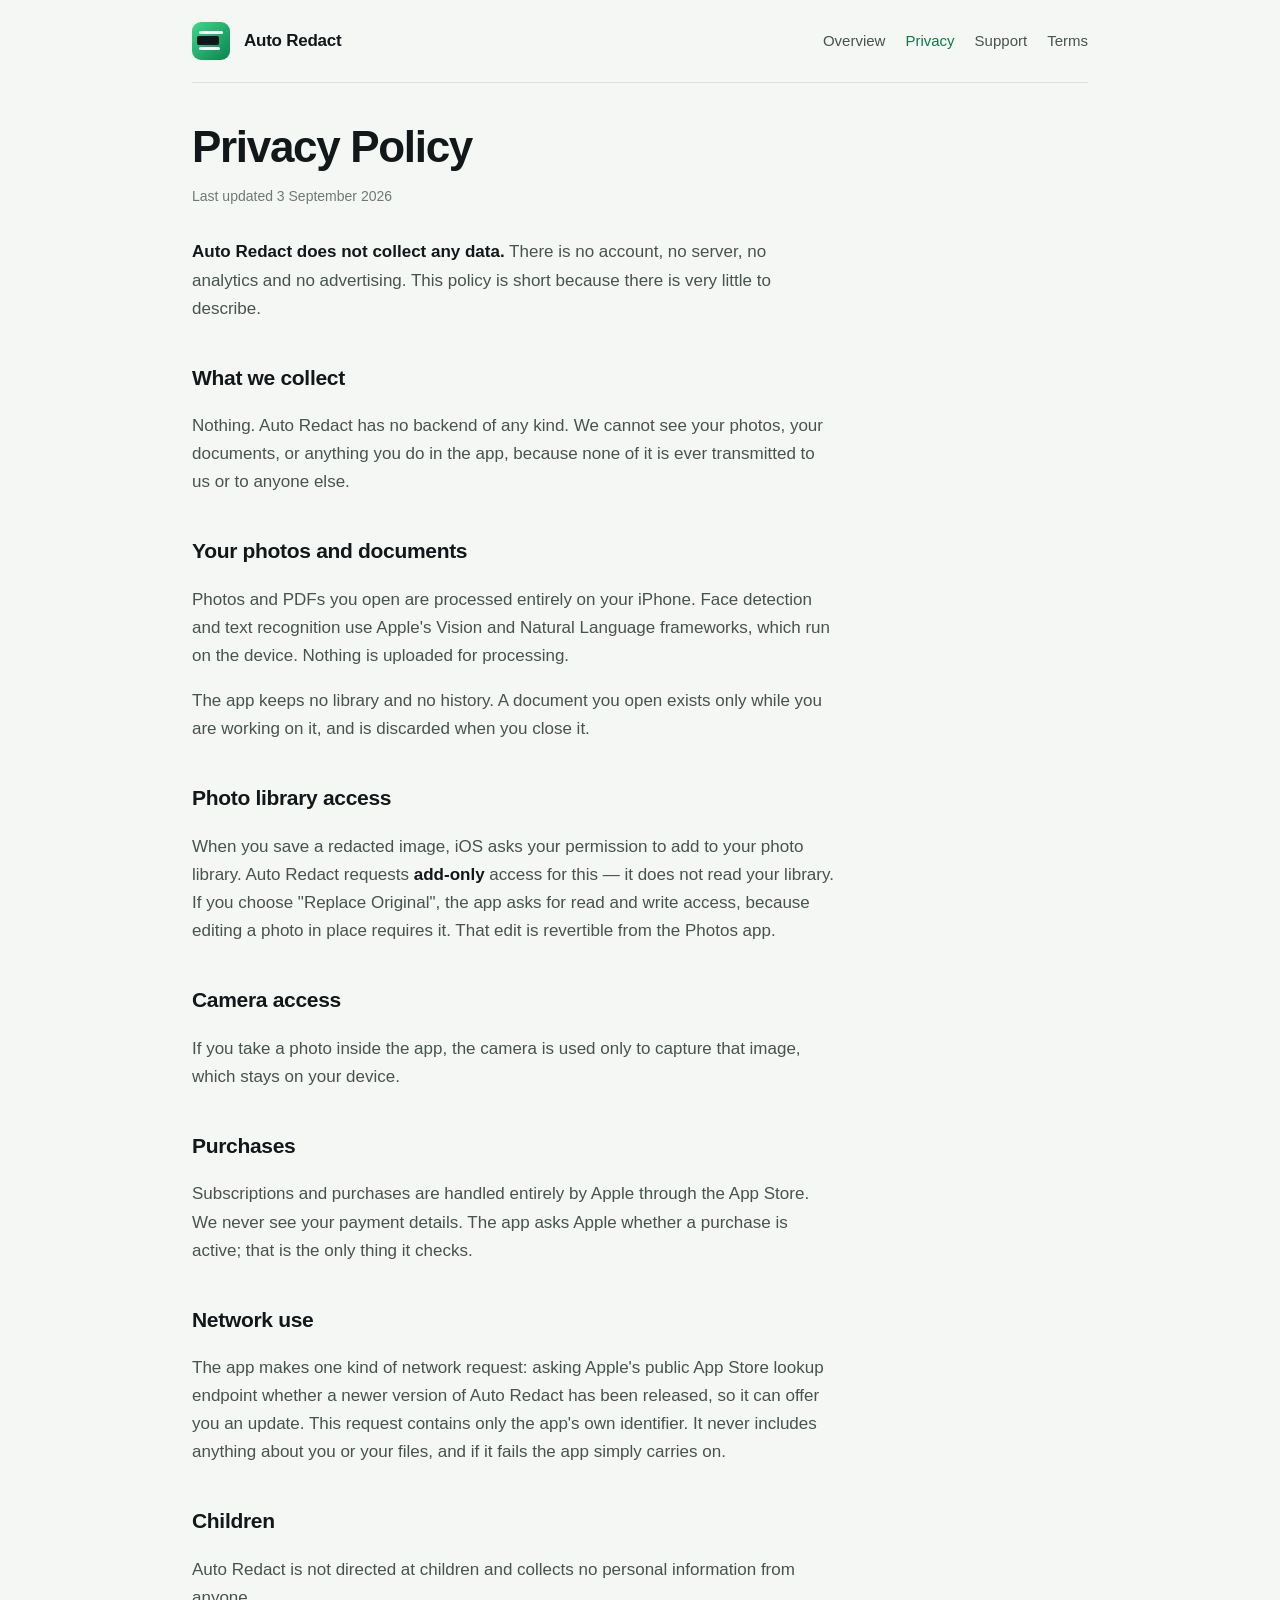
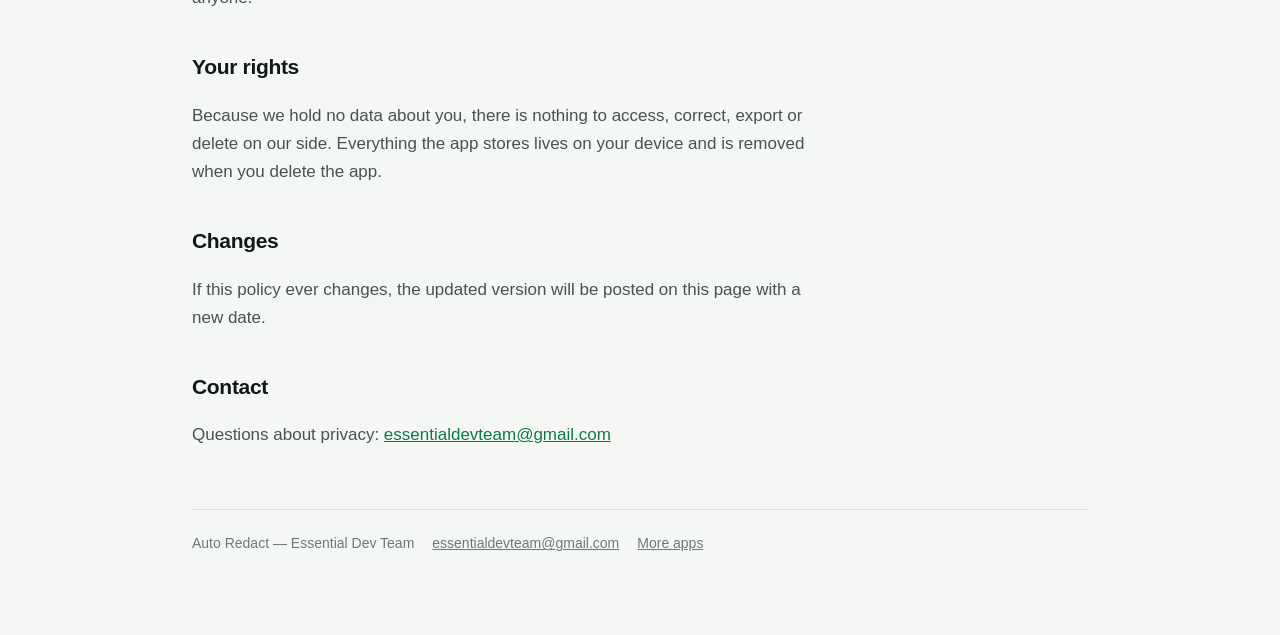
==== privacy.html @ 412e77c4 "Auto Redact website: overview, privacy policy, support and EULA" ====
<!doctype html>
<html lang="en">
<head>
<meta charset="utf-8">
<meta name="viewport" content="width=device-width, initial-scale=1">
<title>Privacy Policy — Auto Redact</title>
<meta name="description" content="Auto Redact collects no data. Everything happens on your device.">
<link rel="stylesheet" href="style.css">
</head>
<body>
<div class="wrap">
<header class="site">
  <div class="mark" aria-hidden="true"><i></i><i></i><i></i><b></b></div>
  <div class="name">Auto Redact</div>
  <nav>
    <a href="index.html">Overview</a>
    <a href="privacy.html" aria-current="page">Privacy</a>
    <a href="support.html">Support</a>
    <a href="terms.html">Terms</a>
  </nav>
</header>
<main class="prose">
  <h1>Privacy Policy</h1>
  <p class="updated">Last updated 3 September 2026</p>

  <p><strong>Auto Redact does not collect any data.</strong> There is no account, no server, no analytics
    and no advertising. This policy is short because there is very little to describe.</p>

  <h2>What we collect</h2>
  <p>Nothing. Auto Redact has no backend of any kind. We cannot see your photos, your documents, or
    anything you do in the app, because none of it is ever transmitted to us or to anyone else.</p>

  <h2>Your photos and documents</h2>
  <p>Photos and PDFs you open are processed entirely on your iPhone. Face detection and text recognition
    use Apple's Vision and Natural Language frameworks, which run on the device. Nothing is uploaded for
    processing.</p>
  <p>The app keeps no library and no history. A document you open exists only while you are working on it,
    and is discarded when you close it.</p>

  <h2>Photo library access</h2>
  <p>When you save a redacted image, iOS asks your permission to add to your photo library. Auto Redact
    requests <strong>add-only</strong> access for this — it does not read your library. If you choose
    "Replace Original", the app asks for read and write access, because editing a photo in place requires
    it. That edit is revertible from the Photos app.</p>

  <h2>Camera access</h2>
  <p>If you take a photo inside the app, the camera is used only to capture that image, which stays on
    your device.</p>

  <h2>Purchases</h2>
  <p>Subscriptions and purchases are handled entirely by Apple through the App Store. We never see your
    payment details. The app asks Apple whether a purchase is active; that is the only thing it checks.</p>

  <h2>Network use</h2>
  <p>The app makes one kind of network request: asking Apple's public App Store lookup endpoint whether a
    newer version of Auto Redact has been released, so it can offer you an update. This request contains
    only the app's own identifier. It never includes anything about you or your files, and if it fails the
    app simply carries on.</p>

  <h2>Children</h2>
  <p>Auto Redact is not directed at children and collects no personal information from anyone.</p>

  <h2>Your rights</h2>
  <p>Because we hold no data about you, there is nothing to access, correct, export or delete on our side.
    Everything the app stores lives on your device and is removed when you delete the app.</p>

  <h2>Changes</h2>
  <p>If this policy ever changes, the updated version will be posted on this page with a new date.</p>

  <h2>Contact</h2>
  <p>Questions about privacy: <a href="mailto:essentialdevteam@gmail.com">essentialdevteam@gmail.com</a></p>
</main>
<footer class="site">
  <span>Auto Redact — Essential Dev Team</span>
  <a href="mailto:essentialdevteam@gmail.com">essentialdevteam@gmail.com</a>
  <a href="https://apps.apple.com/us/developer/dumitru-bumbu/id1868107712">More apps</a>
</footer>
</div>
</body>
</html>
---- style.css ----
:root {
  --ink: #12181a;
  --ink-2: #46534e;
  --muted: #6d7a74;
  --paper: #f5f7f5;
  --surface: #ffffff;
  --line: #dde3df;
  --accent: #0e7a49;
  --accent-soft: #e3f2ea;
  --max: 68ch;
}

@media (prefers-color-scheme: dark) {
  :root {
    --ink: #e8ece9;
    --ink-2: #b2bdb8;
    --muted: #8a9791;
    --paper: #0f1413;
    --surface: #161d1a;
    --line: #29332f;
    --accent: #45d18c;
    --accent-soft: #14291f;
  }
}

* { box-sizing: border-box; }

body {
  margin: 0;
  background: var(--paper);
  color: var(--ink);
  font: 17px/1.65 -apple-system, BlinkMacSystemFont, "Segoe UI", Roboto, Helvetica, Arial, sans-serif;
  -webkit-font-smoothing: antialiased;
}

.wrap { max-width: 940px; margin: 0 auto; padding: 0 22px 80px; }
.prose { max-width: var(--max); }

header.site {
  display: flex;
  align-items: center;
  gap: 14px;
  flex-wrap: wrap;
  padding: 22px 0;
  border-bottom: 1px solid var(--line);
  margin-bottom: 40px;
}

.mark {
  width: 38px; height: 38px; border-radius: 9px; flex: none;
  background: linear-gradient(135deg, #3ed98a, #0b8350);
  position: relative; overflow: hidden;
}
.mark i { position: absolute; left: 7px; height: 3px; border-radius: 2px; background: rgba(255,255,255,.95); }
.mark i:nth-child(1) { top: 9px;  width: 24px; }
.mark i:nth-child(2) { top: 17px; width: 18px; }
.mark i:nth-child(3) { top: 25px; width: 21px; }
.mark b { position: absolute; left: 5px; top: 14px; width: 22px; height: 9px; border-radius: 2px; background: #10161a; }

header.site .name { font-weight: 700; letter-spacing: -.015em; font-size: 17px; }
header.site nav { margin-left: auto; display: flex; gap: 20px; flex-wrap: wrap; }
header.site nav a { color: var(--ink-2); text-decoration: none; font-size: 15px; }
header.site nav a:hover, header.site nav a[aria-current] { color: var(--accent); }

h1 { font-size: clamp(30px, 5vw, 44px); line-height: 1.1; letter-spacing: -.03em; margin: 0 0 14px; }
h2 { font-size: 21px; letter-spacing: -.015em; margin: 38px 0 10px; }
h3 { font-size: 17px; margin: 26px 0 6px; }
p, li { color: var(--ink-2); }
.lede { font-size: 20px; color: var(--ink-2); margin: 0 0 30px; }
a { color: var(--accent); }
ul { padding-left: 20px; }
li { margin-bottom: 7px; }
strong { color: var(--ink); }

.card {
  background: var(--surface);
  border: 1px solid var(--line);
  border-radius: 14px;
  padding: 20px 22px;
  margin: 0 0 16px;
}
.card h3 { margin-top: 0; }
.card p:last-child { margin-bottom: 0; }

.grid { display: grid; gap: 14px; grid-template-columns: repeat(auto-fit, minmax(250px, 1fr)); margin: 26px 0 8px; }

.pill {
  display: inline-block; font-size: 12px; font-weight: 700; letter-spacing: .08em;
  text-transform: uppercase; color: var(--accent); background: var(--accent-soft);
  padding: 5px 11px; border-radius: 999px; margin-bottom: 18px;
}

.updated { font-size: 14px; color: var(--muted); margin-bottom: 30px; }

table { border-collapse: collapse; width: 100%; font-size: 15px; margin: 14px 0 22px; }
th, td { text-align: left; padding: 9px 14px 9px 0; border-bottom: 1px solid var(--line); vertical-align: top; }
th { font-size: 13px; text-transform: uppercase; letter-spacing: .05em; color: var(--muted); }

footer.site {
  border-top: 1px solid var(--line);
  margin-top: 60px; padding-top: 22px;
  font-size: 14px; color: var(--muted);
  display: flex; gap: 18px; flex-wrap: wrap;
}
footer.site a { color: var(--muted); }
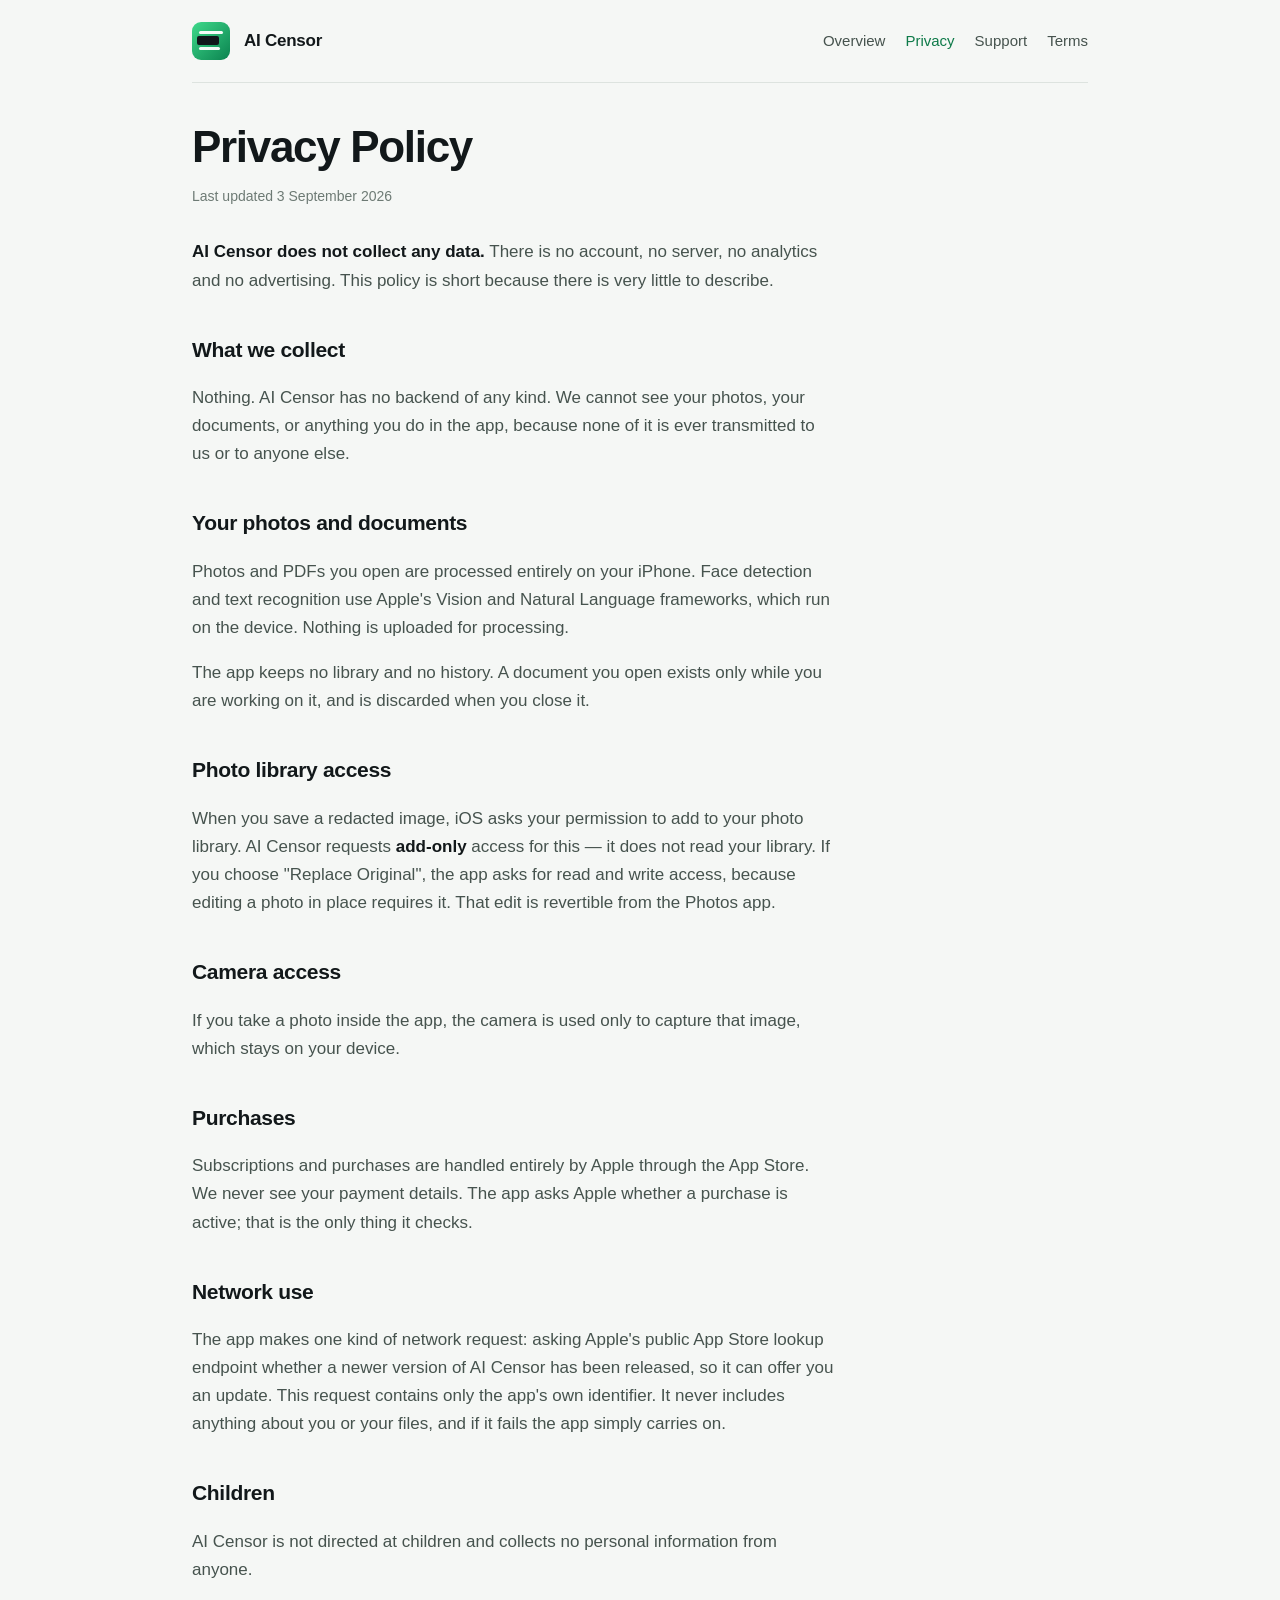
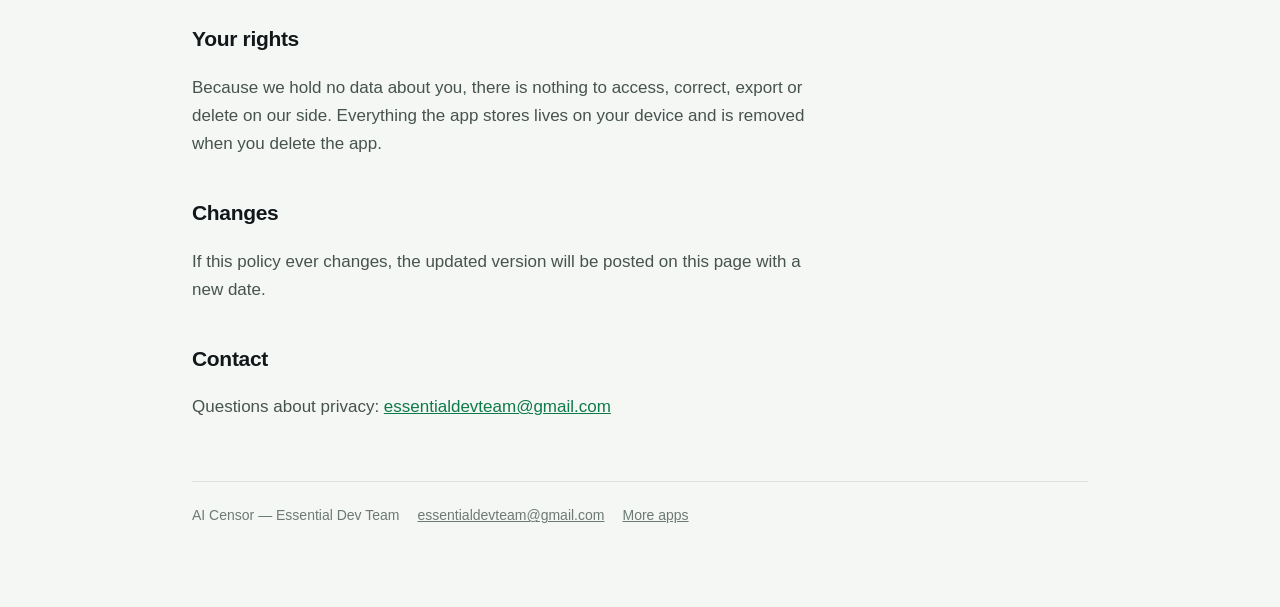
==== commit 060b4ab1: "Rename to AI Censor" ====
--- a/privacy.html
+++ b/privacy.html
@@ -3,15 +3,15 @@
 <head>
 <meta charset="utf-8">
 <meta name="viewport" content="width=device-width, initial-scale=1">
-<title>Privacy Policy — Auto Redact</title>
-<meta name="description" content="Auto Redact collects no data. Everything happens on your device.">
+<title>Privacy Policy — AI Censor</title>
+<meta name="description" content="AI Censor collects no data. Everything happens on your device.">
 <link rel="stylesheet" href="style.css">
 </head>
 <body>
 <div class="wrap">
 <header class="site">
   <div class="mark" aria-hidden="true"><i></i><i></i><i></i><b></b></div>
-  <div class="name">Auto Redact</div>
+  <div class="name">AI Censor</div>
   <nav>
     <a href="index.html">Overview</a>
     <a href="privacy.html" aria-current="page">Privacy</a>
@@ -23,11 +23,11 @@
   <h1>Privacy Policy</h1>
   <p class="updated">Last updated 3 September 2026</p>
 
-  <p><strong>Auto Redact does not collect any data.</strong> There is no account, no server, no analytics
+  <p><strong>AI Censor does not collect any data.</strong> There is no account, no server, no analytics
     and no advertising. This policy is short because there is very little to describe.</p>
 
   <h2>What we collect</h2>
-  <p>Nothing. Auto Redact has no backend of any kind. We cannot see your photos, your documents, or
+  <p>Nothing. AI Censor has no backend of any kind. We cannot see your photos, your documents, or
     anything you do in the app, because none of it is ever transmitted to us or to anyone else.</p>
 
   <h2>Your photos and documents</h2>
@@ -38,7 +38,7 @@
     and is discarded when you close it.</p>
 
   <h2>Photo library access</h2>
-  <p>When you save a redacted image, iOS asks your permission to add to your photo library. Auto Redact
+  <p>When you save a redacted image, iOS asks your permission to add to your photo library. AI Censor
     requests <strong>add-only</strong> access for this — it does not read your library. If you choose
     "Replace Original", the app asks for read and write access, because editing a photo in place requires
     it. That edit is revertible from the Photos app.</p>
@@ -53,12 +53,12 @@
 
   <h2>Network use</h2>
   <p>The app makes one kind of network request: asking Apple's public App Store lookup endpoint whether a
-    newer version of Auto Redact has been released, so it can offer you an update. This request contains
+    newer version of AI Censor has been released, so it can offer you an update. This request contains
     only the app's own identifier. It never includes anything about you or your files, and if it fails the
     app simply carries on.</p>
 
   <h2>Children</h2>
-  <p>Auto Redact is not directed at children and collects no personal information from anyone.</p>
+  <p>AI Censor is not directed at children and collects no personal information from anyone.</p>
 
   <h2>Your rights</h2>
   <p>Because we hold no data about you, there is nothing to access, correct, export or delete on our side.
@@ -71,7 +71,7 @@
   <p>Questions about privacy: <a href="mailto:essentialdevteam@gmail.com">essentialdevteam@gmail.com</a></p>
 </main>
 <footer class="site">
-  <span>Auto Redact — Essential Dev Team</span>
+  <span>AI Censor — Essential Dev Team</span>
   <a href="mailto:essentialdevteam@gmail.com">essentialdevteam@gmail.com</a>
   <a href="https://apps.apple.com/us/developer/dumitru-bumbu/id1868107712">More apps</a>
 </footer>
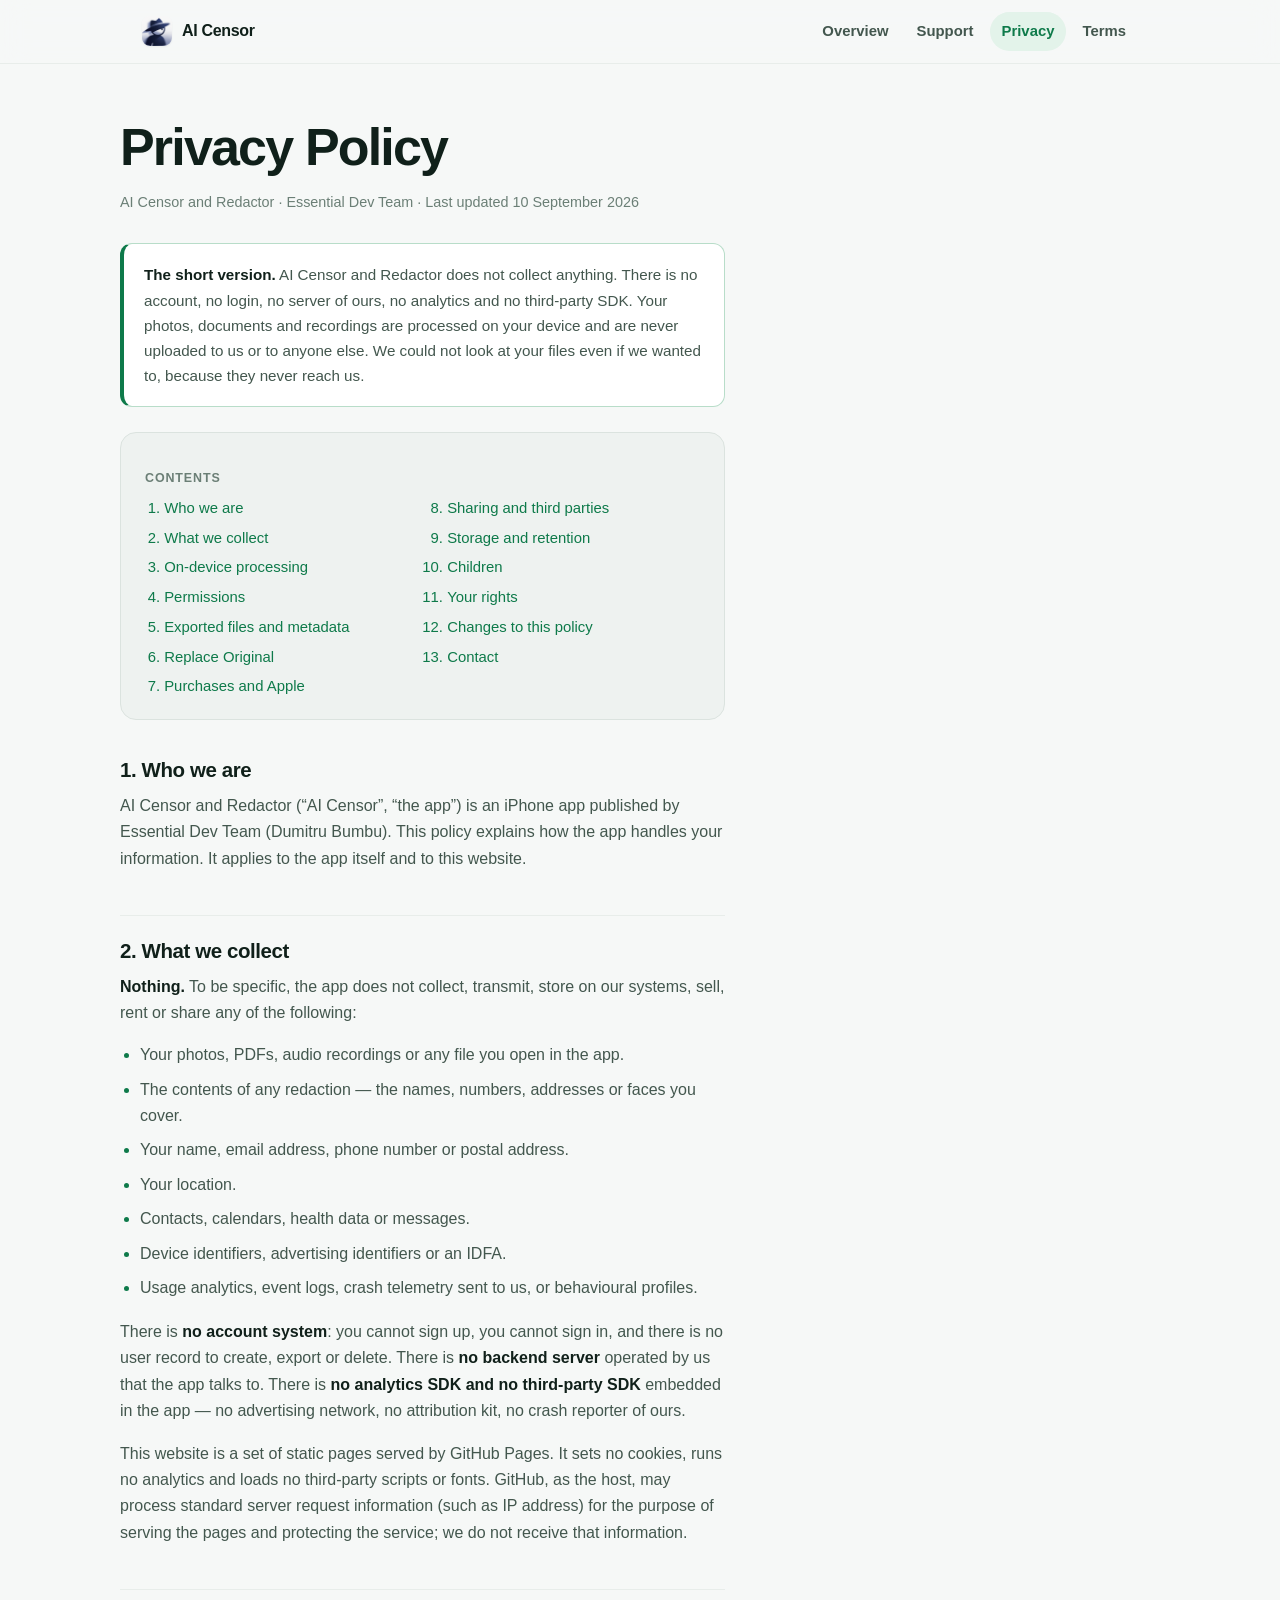
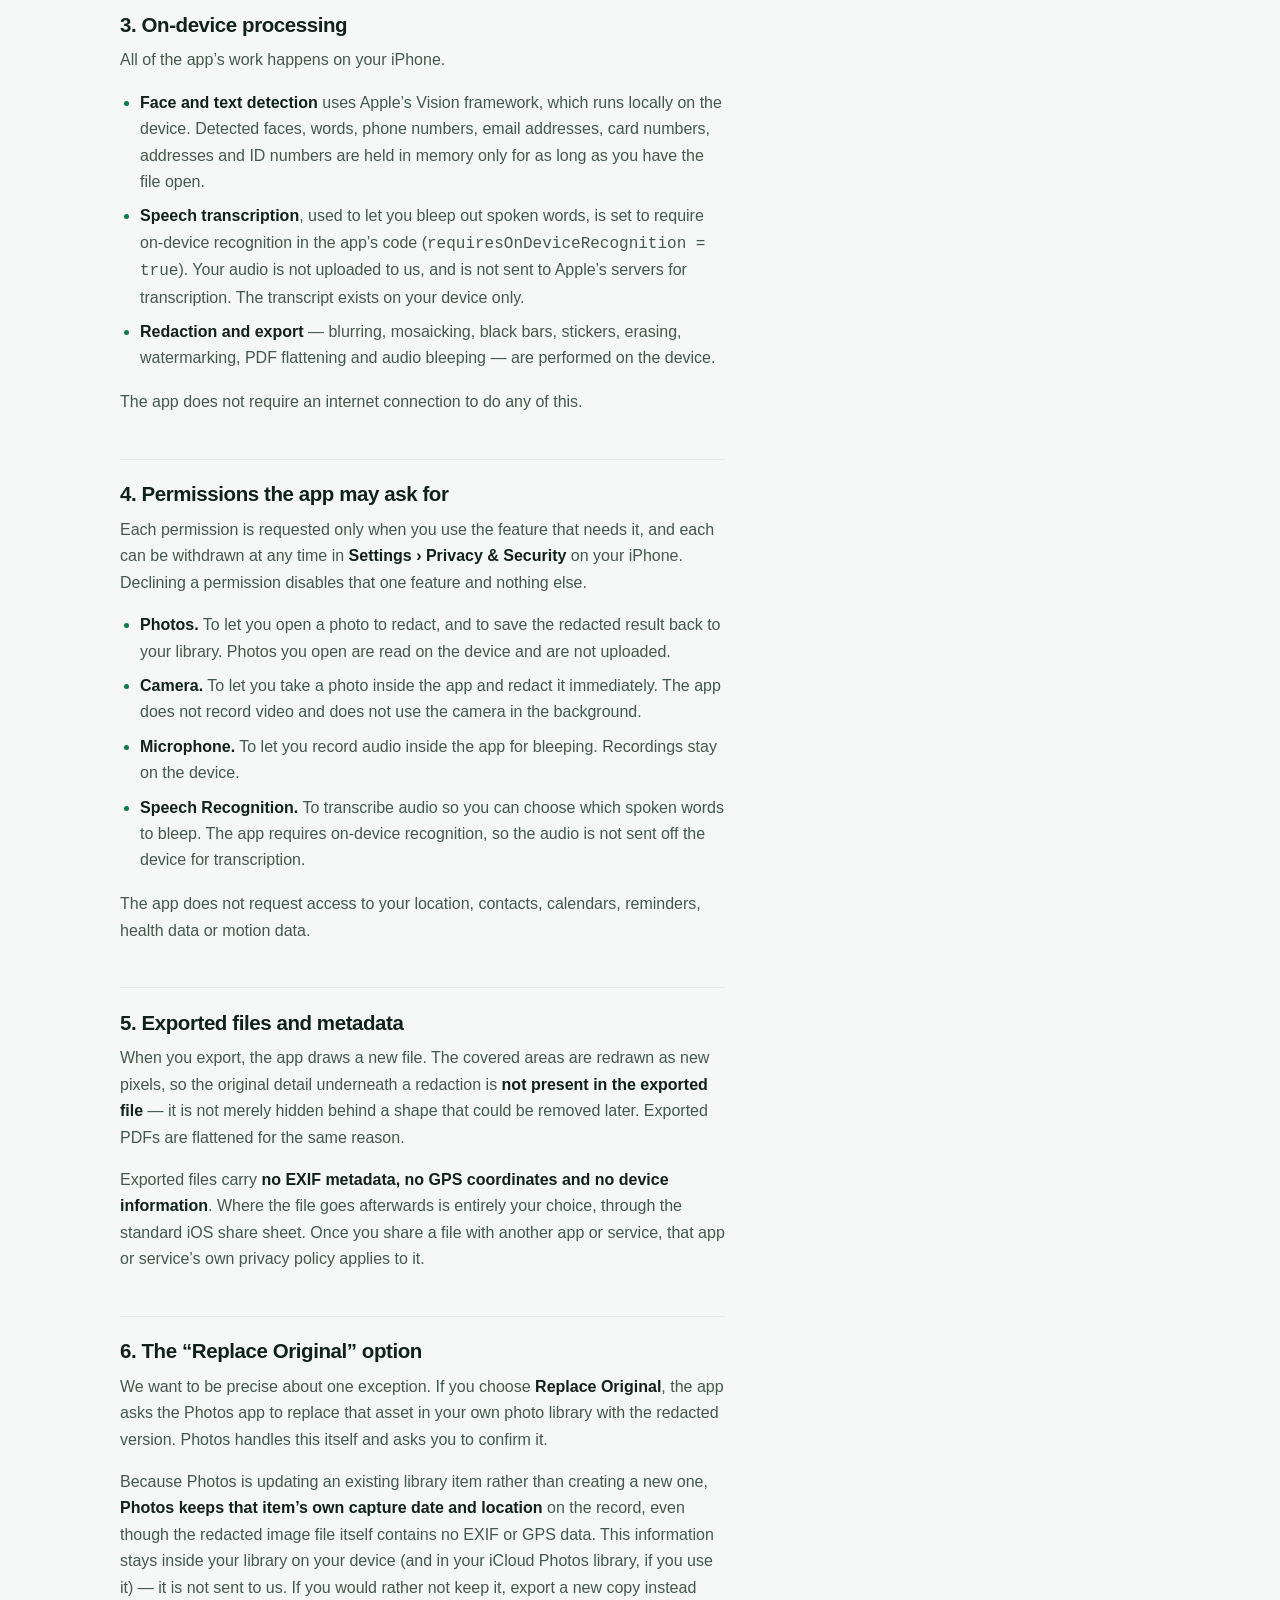
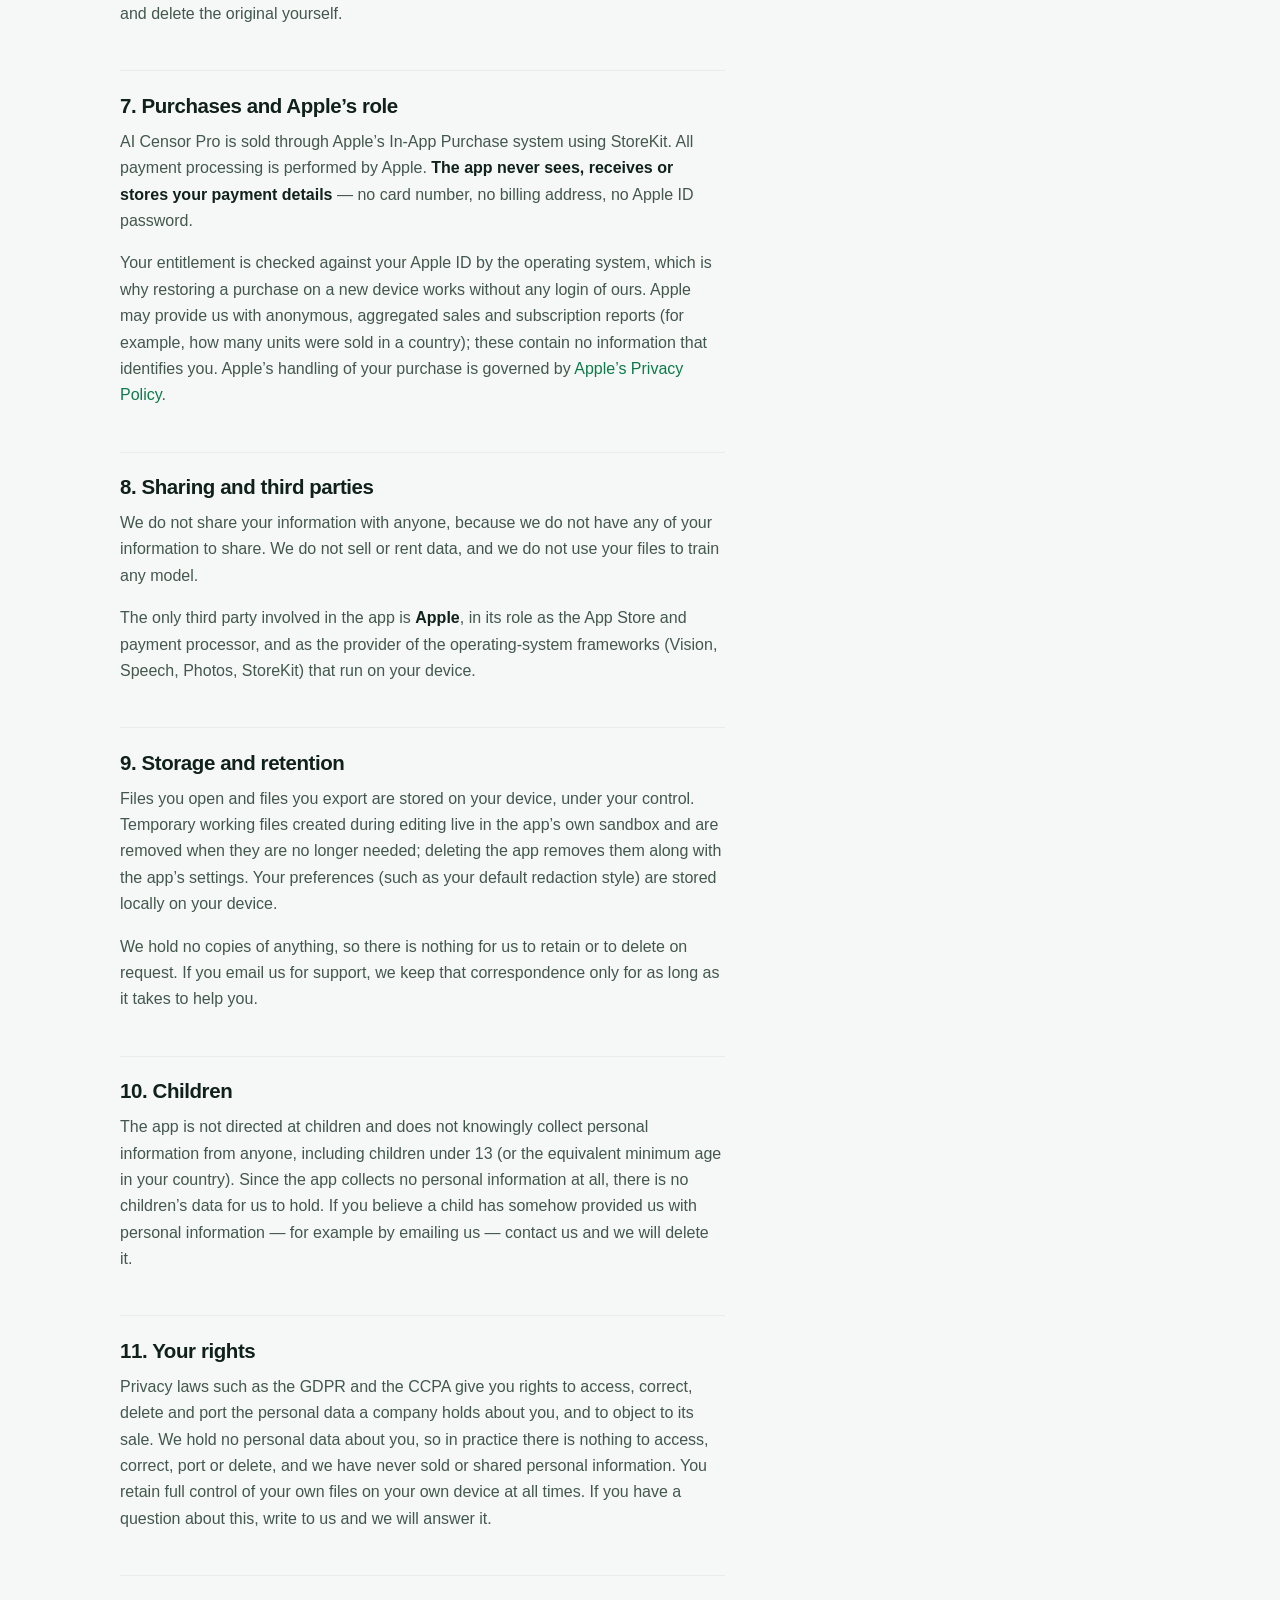
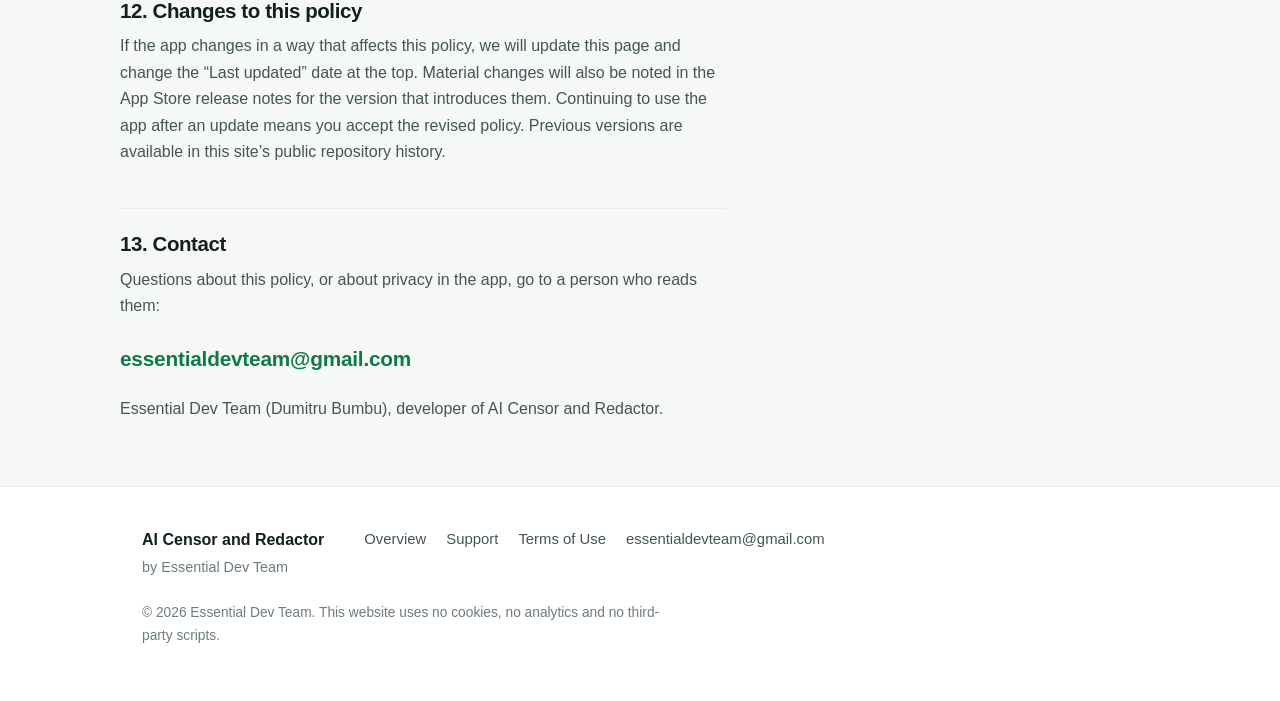
==== commit d5d599f6: "Rebuild site: 4 polished pages, real screenshots, full legal copy Home, Support/FAQ, Privacy Policy " ====
--- a/privacy.html
+++ b/privacy.html
@@ -3,78 +3,219 @@
 <head>
 <meta charset="utf-8">
 <meta name="viewport" content="width=device-width, initial-scale=1">
-<title>Privacy Policy — AI Censor</title>
-<meta name="description" content="AI Censor collects no data. Everything happens on your device.">
+<title>Privacy Policy — AI Censor and Redactor</title>
+<meta name="description" content="The privacy policy for AI Censor and Redactor. No account, no server, no analytics, no third-party SDKs, and nothing is uploaded. All processing happens on your device.">
+<meta name="theme-color" content="#0E7A4A" media="(prefers-color-scheme: light)">
+<meta name="theme-color" content="#0b100e" media="(prefers-color-scheme: dark)">
+<link rel="icon" href="img/icon.png">
+<link rel="apple-touch-icon" href="img/icon.png">
 <link rel="stylesheet" href="style.css">
 </head>
 <body>
-<div class="wrap">
+<a class="skip" href="#main">Skip to content</a>
+
 <header class="site">
-  <div class="mark" aria-hidden="true"><i></i><i></i><i></i><b></b></div>
-  <div class="name">AI Censor</div>
-  <nav>
-    <a href="index.html">Overview</a>
-    <a href="privacy.html" aria-current="page">Privacy</a>
-    <a href="support.html">Support</a>
-    <a href="terms.html">Terms</a>
-  </nav>
+  <div class="inner">
+    <a class="brand" href="index.html">
+      <img src="img/icon.png" alt="AI Censor and Redactor app icon">
+      <span>AI Censor</span>
+    </a>
+    <nav aria-label="Primary">
+      <a href="index.html">Overview</a>
+      <a href="support.html">Support</a>
+      <a href="privacy.html" aria-current="page">Privacy</a>
+      <a href="terms.html">Terms</a>
+    </nav>
+  </div>
 </header>
-<main class="prose">
-  <h1>Privacy Policy</h1>
-  <p class="updated">Last updated 3 September 2026</p>
-
-  <p><strong>AI Censor does not collect any data.</strong> There is no account, no server, no analytics
-    and no advertising. This policy is short because there is very little to describe.</p>
-
-  <h2>What we collect</h2>
-  <p>Nothing. AI Censor has no backend of any kind. We cannot see your photos, your documents, or
-    anything you do in the app, because none of it is ever transmitted to us or to anyone else.</p>
-
-  <h2>Your photos and documents</h2>
-  <p>Photos and PDFs you open are processed entirely on your iPhone. Face detection and text recognition
-    use Apple's Vision and Natural Language frameworks, which run on the device. Nothing is uploaded for
-    processing.</p>
-  <p>The app keeps no library and no history. A document you open exists only while you are working on it,
-    and is discarded when you close it.</p>
-
-  <h2>Photo library access</h2>
-  <p>When you save a redacted image, iOS asks your permission to add to your photo library. AI Censor
-    requests <strong>add-only</strong> access for this — it does not read your library. If you choose
-    "Replace Original", the app asks for read and write access, because editing a photo in place requires
-    it. That edit is revertible from the Photos app.</p>
-
-  <h2>Camera access</h2>
-  <p>If you take a photo inside the app, the camera is used only to capture that image, which stays on
-    your device.</p>
-
-  <h2>Purchases</h2>
-  <p>Subscriptions and purchases are handled entirely by Apple through the App Store. We never see your
-    payment details. The app asks Apple whether a purchase is active; that is the only thing it checks.</p>
-
-  <h2>Network use</h2>
-  <p>The app makes one kind of network request: asking Apple's public App Store lookup endpoint whether a
-    newer version of AI Censor has been released, so it can offer you an update. This request contains
-    only the app's own identifier. It never includes anything about you or your files, and if it fails the
-    app simply carries on.</p>
-
-  <h2>Children</h2>
-  <p>AI Censor is not directed at children and collects no personal information from anyone.</p>
-
-  <h2>Your rights</h2>
-  <p>Because we hold no data about you, there is nothing to access, correct, export or delete on our side.
-    Everything the app stores lives on your device and is removed when you delete the app.</p>
-
-  <h2>Changes</h2>
-  <p>If this policy ever changes, the updated version will be posted on this page with a new date.</p>
-
-  <h2>Contact</h2>
-  <p>Questions about privacy: <a href="mailto:essentialdevteam@gmail.com">essentialdevteam@gmail.com</a></p>
+
+<main id="main">
+  <div class="doc wrap">
+    <h1>Privacy Policy</h1>
+    <p class="meta">AI Censor and Redactor &middot; Essential Dev Team &middot; Last updated 10 September 2026</p>
+
+    <div class="prose">
+
+      <div class="callout">
+        <p><strong>The short version.</strong> AI Censor and Redactor does not collect anything. There is
+          no account, no login, no server of ours, no analytics and no third-party SDK. Your photos,
+          documents and recordings are processed on your device and are never uploaded to us or to anyone
+          else. We could not look at your files even if we wanted to, because they never reach us.</p>
+      </div>
+
+      <nav class="toc" aria-label="Contents">
+        <h2>Contents</h2>
+        <ol>
+          <li><a href="#who">Who we are</a></li>
+          <li><a href="#collect">What we collect</a></li>
+          <li><a href="#device">On-device processing</a></li>
+          <li><a href="#permissions">Permissions</a></li>
+          <li><a href="#exports">Exported files and metadata</a></li>
+          <li><a href="#replace">Replace Original</a></li>
+          <li><a href="#purchases">Purchases and Apple</a></li>
+          <li><a href="#sharing">Sharing and third parties</a></li>
+          <li><a href="#retention">Storage and retention</a></li>
+          <li><a href="#children">Children</a></li>
+          <li><a href="#rights">Your rights</a></li>
+          <li><a href="#changes">Changes to this policy</a></li>
+          <li><a href="#contact">Contact</a></li>
+        </ol>
+      </nav>
+
+      <h2 id="who">1. Who we are</h2>
+      <p>AI Censor and Redactor (&ldquo;AI Censor&rdquo;, &ldquo;the app&rdquo;) is an iPhone app published
+        by Essential Dev Team (Dumitru Bumbu). This policy explains how the app handles your information.
+        It applies to the app itself and to this website.</p>
+
+      <h2 id="collect">2. What we collect</h2>
+      <p><strong>Nothing.</strong> To be specific, the app does not collect, transmit, store on our
+        systems, sell, rent or share any of the following:</p>
+      <ul>
+        <li>Your photos, PDFs, audio recordings or any file you open in the app.</li>
+        <li>The contents of any redaction &mdash; the names, numbers, addresses or faces you cover.</li>
+        <li>Your name, email address, phone number or postal address.</li>
+        <li>Your location.</li>
+        <li>Contacts, calendars, health data or messages.</li>
+        <li>Device identifiers, advertising identifiers or an IDFA.</li>
+        <li>Usage analytics, event logs, crash telemetry sent to us, or behavioural profiles.</li>
+      </ul>
+      <p>There is <strong>no account system</strong>: you cannot sign up, you cannot sign in, and there is
+        no user record to create, export or delete. There is <strong>no backend server</strong> operated
+        by us that the app talks to. There is <strong>no analytics SDK and no third-party SDK</strong>
+        embedded in the app &mdash; no advertising network, no attribution kit, no crash reporter of ours.</p>
+      <p>This website is a set of static pages served by GitHub Pages. It sets no cookies, runs no
+        analytics and loads no third-party scripts or fonts. GitHub, as the host, may process standard
+        server request information (such as IP address) for the purpose of serving the pages and
+        protecting the service; we do not receive that information.</p>
+
+      <h2 id="device">3. On-device processing</h2>
+      <p>All of the app&rsquo;s work happens on your iPhone.</p>
+      <ul>
+        <li><strong>Face and text detection</strong> uses Apple&rsquo;s Vision framework, which runs
+          locally on the device. Detected faces, words, phone numbers, email addresses, card numbers,
+          addresses and ID numbers are held in memory only for as long as you have the file open.</li>
+        <li><strong>Speech transcription</strong>, used to let you bleep out spoken words, is set to
+          require on-device recognition in the app&rsquo;s code
+          (<code>requiresOnDeviceRecognition = true</code>). Your audio is not uploaded to us, and is not
+          sent to Apple&rsquo;s servers for transcription. The transcript exists on your device only.</li>
+        <li><strong>Redaction and export</strong> &mdash; blurring, mosaicking, black bars, stickers,
+          erasing, watermarking, PDF flattening and audio bleeping &mdash; are performed on the device.</li>
+      </ul>
+      <p>The app does not require an internet connection to do any of this.</p>
+
+      <h2 id="permissions">4. Permissions the app may ask for</h2>
+      <p>Each permission is requested only when you use the feature that needs it, and each can be
+        withdrawn at any time in <strong>Settings &rsaquo; Privacy &amp; Security</strong> on your iPhone.
+        Declining a permission disables that one feature and nothing else.</p>
+      <ul>
+        <li><strong>Photos.</strong> To let you open a photo to redact, and to save the redacted result
+          back to your library. Photos you open are read on the device and are not uploaded.</li>
+        <li><strong>Camera.</strong> To let you take a photo inside the app and redact it immediately.
+          The app does not record video and does not use the camera in the background.</li>
+        <li><strong>Microphone.</strong> To let you record audio inside the app for bleeping. Recordings
+          stay on the device.</li>
+        <li><strong>Speech Recognition.</strong> To transcribe audio so you can choose which spoken words
+          to bleep. The app requires on-device recognition, so the audio is not sent off the device for
+          transcription.</li>
+      </ul>
+      <p>The app does not request access to your location, contacts, calendars, reminders, health data or
+        motion data.</p>
+
+      <h2 id="exports">5. Exported files and metadata</h2>
+      <p>When you export, the app draws a new file. The covered areas are redrawn as new pixels, so the
+        original detail underneath a redaction is <strong>not present in the exported file</strong> &mdash;
+        it is not merely hidden behind a shape that could be removed later. Exported PDFs are flattened
+        for the same reason.</p>
+      <p>Exported files carry <strong>no EXIF metadata, no GPS coordinates and no device information</strong>.
+        Where the file goes afterwards is entirely your choice, through the standard iOS share sheet. Once
+        you share a file with another app or service, that app or service&rsquo;s own privacy policy
+        applies to it.</p>
+
+      <h2 id="replace">6. The &ldquo;Replace Original&rdquo; option</h2>
+      <p>We want to be precise about one exception. If you choose <strong>Replace Original</strong>, the
+        app asks the Photos app to replace that asset in your own photo library with the redacted version.
+        Photos handles this itself and asks you to confirm it.</p>
+      <p>Because Photos is updating an existing library item rather than creating a new one,
+        <strong>Photos keeps that item&rsquo;s own capture date and location</strong> on the record, even
+        though the redacted image file itself contains no EXIF or GPS data. This information stays inside
+        your library on your device (and in your iCloud Photos library, if you use it) &mdash; it is not
+        sent to us. If you would rather not keep it, export a new copy instead and delete the original
+        yourself.</p>
+
+      <h2 id="purchases">7. Purchases and Apple&rsquo;s role</h2>
+      <p>AI Censor Pro is sold through Apple&rsquo;s In-App Purchase system using StoreKit. All payment
+        processing is performed by Apple. <strong>The app never sees, receives or stores your payment
+        details</strong> &mdash; no card number, no billing address, no Apple ID password.</p>
+      <p>Your entitlement is checked against your Apple ID by the operating system, which is why restoring
+        a purchase on a new device works without any login of ours. Apple may provide us with anonymous,
+        aggregated sales and subscription reports (for example, how many units were sold in a country);
+        these contain no information that identifies you. Apple&rsquo;s handling of your purchase is
+        governed by
+        <a href="https://www.apple.com/legal/privacy/" rel="noopener">Apple&rsquo;s Privacy Policy</a>.</p>
+
+      <h2 id="sharing">8. Sharing and third parties</h2>
+      <p>We do not share your information with anyone, because we do not have any of your information to
+        share. We do not sell or rent data, and we do not use your files to train any model.</p>
+      <p>The only third party involved in the app is <strong>Apple</strong>, in its role as the App Store
+        and payment processor, and as the provider of the operating-system frameworks (Vision, Speech,
+        Photos, StoreKit) that run on your device.</p>
+
+      <h2 id="retention">9. Storage and retention</h2>
+      <p>Files you open and files you export are stored on your device, under your control. Temporary
+        working files created during editing live in the app&rsquo;s own sandbox and are removed when they
+        are no longer needed; deleting the app removes them along with the app&rsquo;s settings. Your
+        preferences (such as your default redaction style) are stored locally on your device.</p>
+      <p>We hold no copies of anything, so there is nothing for us to retain or to delete on request. If
+        you email us for support, we keep that correspondence only for as long as it takes to help you.</p>
+
+      <h2 id="children">10. Children</h2>
+      <p>The app is not directed at children and does not knowingly collect personal information from
+        anyone, including children under 13 (or the equivalent minimum age in your country). Since the app
+        collects no personal information at all, there is no children&rsquo;s data for us to hold. If you
+        believe a child has somehow provided us with personal information &mdash; for example by emailing
+        us &mdash; contact us and we will delete it.</p>
+
+      <h2 id="rights">11. Your rights</h2>
+      <p>Privacy laws such as the GDPR and the CCPA give you rights to access, correct, delete and port
+        the personal data a company holds about you, and to object to its sale. We hold no personal data
+        about you, so in practice there is nothing to access, correct, port or delete, and we have never
+        sold or shared personal information. You retain full control of your own files on your own device
+        at all times. If you have a question about this, write to us and we will answer it.</p>
+
+      <h2 id="changes">12. Changes to this policy</h2>
+      <p>If the app changes in a way that affects this policy, we will update this page and change the
+        &ldquo;Last updated&rdquo; date at the top. Material changes will also be noted in the App Store
+        release notes for the version that introduces them. Continuing to use the app after an update
+        means you accept the revised policy. Previous versions are available in this site&rsquo;s public
+        repository history.</p>
+
+      <h2 id="contact">13. Contact</h2>
+      <p>Questions about this policy, or about privacy in the app, go to a person who reads them:</p>
+      <p><a class="mail" href="mailto:essentialdevteam@gmail.com?subject=AI%20Censor%20Privacy">essentialdevteam@gmail.com</a></p>
+      <p>Essential Dev Team (Dumitru Bumbu), developer of AI Censor and Redactor.</p>
+
+    </div>
+  </div>
 </main>
-<footer class="site">
-  <span>AI Censor — Essential Dev Team</span>
-  <a href="mailto:essentialdevteam@gmail.com">essentialdevteam@gmail.com</a>
-  <a href="https://apps.apple.com/us/developer/dumitru-bumbu/id1868107712">More apps</a>
+
+<footer class="site-foot">
+  <div class="wrap">
+    <div class="foot-grid">
+      <div>
+        <strong>AI Censor and Redactor</strong><br>
+        <span style="color:var(--text-3);font-size:.9rem">by Essential Dev Team</span>
+      </div>
+      <nav aria-label="Footer">
+        <a href="index.html">Overview</a>
+        <a href="support.html">Support</a>
+        <a href="terms.html">Terms of Use</a>
+        <a href="mailto:essentialdevteam@gmail.com">essentialdevteam@gmail.com</a>
+      </nav>
+    </div>
+    <p class="foot-note">&copy; 2026 Essential Dev Team. This website uses no cookies, no analytics and
+      no third-party scripts.</p>
+  </div>
 </footer>
-</div>
+
 </body>
 </html>
--- a/style.css
+++ b/style.css
@@ -1,105 +1,312 @@
+/* AI Censor and Redactor — Essential Dev Team
+   One stylesheet. No build step, no JS frameworks, no trackers, no cookies. */
+
 :root {
-  --ink: #12181a;
-  --ink-2: #46534e;
-  --muted: #6d7a74;
-  --paper: #f5f7f5;
-  --surface: #ffffff;
-  --line: #dde3df;
-  --accent: #0e7a49;
-  --accent-soft: #e3f2ea;
-  --max: 68ch;
+  color-scheme: light dark;
+
+  /* Light palette (default) */
+  --bg:        #f6f8f7;
+  --bg-2:      #ffffff;
+  --surface:   #ffffff;
+  --surface-2: #eef2f0;
+  --line:      #dbe3df;
+  --line-soft: #e8edea;
+
+  --text:      #10201a;
+  --text-2:    #43574e;
+  --text-3:    #6b7f76;
+
+  --accent:      #0E7A4A;
+  --accent-ink:  #ffffff;
+  --accent-soft: #e3f3ea;
+  --accent-line: #b8ddc9;
+
+  --shadow: 0 1px 2px rgba(16, 32, 26, .05), 0 12px 32px -12px rgba(16, 32, 26, .16);
+  --shadow-lg: 0 2px 4px rgba(16, 32, 26, .06), 0 32px 64px -24px rgba(16, 32, 26, .28);
+
+  --radius:    16px;
+  --radius-lg: 24px;
+  --maxw:      1040px;
+  --measure:   68ch;
 }
 
 @media (prefers-color-scheme: dark) {
   :root {
-    --ink: #e8ece9;
-    --ink-2: #b2bdb8;
-    --muted: #8a9791;
-    --paper: #0f1413;
-    --surface: #161d1a;
-    --line: #29332f;
-    --accent: #45d18c;
-    --accent-soft: #14291f;
+    --bg:        #0b100e;
+    --bg-2:      #0e1512;
+    --surface:   #121a16;
+    --surface-2: #172219;
+    --line:      #22302a;
+    --line-soft: #1a2621;
+
+    --text:      #eaf3ee;
+    --text-2:    #a9bdb3;
+    --text-3:    #7d9389;
+
+    --accent:      #2ACE8C;
+    --accent-ink:  #04150d;
+    --accent-soft: #10241b;
+    --accent-line: #1e4634;
+
+    --shadow: 0 1px 2px rgba(0,0,0,.4), 0 12px 32px -12px rgba(0,0,0,.7);
+    --shadow-lg: 0 2px 6px rgba(0,0,0,.45), 0 32px 64px -24px rgba(0,0,0,.8);
   }
 }
 
-* { box-sizing: border-box; }
+/* ---------- base ---------- */
+
+*, *::before, *::after { box-sizing: border-box; }
+
+html { -webkit-text-size-adjust: 100%; scroll-behavior: smooth; }
+@media (prefers-reduced-motion: reduce) {
+  html { scroll-behavior: auto; }
+  * { animation-duration: .001ms !important; transition-duration: .001ms !important; }
+}
 
 body {
   margin: 0;
-  background: var(--paper);
-  color: var(--ink);
-  font: 17px/1.65 -apple-system, BlinkMacSystemFont, "Segoe UI", Roboto, Helvetica, Arial, sans-serif;
-  -webkit-font-smoothing: antialiased;
-}
-
-.wrap { max-width: 940px; margin: 0 auto; padding: 0 22px 80px; }
-.prose { max-width: var(--max); }
-
-header.site {
-  display: flex;
-  align-items: center;
-  gap: 14px;
-  flex-wrap: wrap;
-  padding: 22px 0;
-  border-bottom: 1px solid var(--line);
-  margin-bottom: 40px;
-}
-
-.mark {
-  width: 38px; height: 38px; border-radius: 9px; flex: none;
-  background: linear-gradient(135deg, #3ed98a, #0b8350);
-  position: relative; overflow: hidden;
-}
-.mark i { position: absolute; left: 7px; height: 3px; border-radius: 2px; background: rgba(255,255,255,.95); }
-.mark i:nth-child(1) { top: 9px;  width: 24px; }
-.mark i:nth-child(2) { top: 17px; width: 18px; }
-.mark i:nth-child(3) { top: 25px; width: 21px; }
-.mark b { position: absolute; left: 5px; top: 14px; width: 22px; height: 9px; border-radius: 2px; background: #10161a; }
-
-header.site .name { font-weight: 700; letter-spacing: -.015em; font-size: 17px; }
-header.site nav { margin-left: auto; display: flex; gap: 20px; flex-wrap: wrap; }
-header.site nav a { color: var(--ink-2); text-decoration: none; font-size: 15px; }
-header.site nav a:hover, header.site nav a[aria-current] { color: var(--accent); }
-
-h1 { font-size: clamp(30px, 5vw, 44px); line-height: 1.1; letter-spacing: -.03em; margin: 0 0 14px; }
-h2 { font-size: 21px; letter-spacing: -.015em; margin: 38px 0 10px; }
-h3 { font-size: 17px; margin: 26px 0 6px; }
-p, li { color: var(--ink-2); }
-.lede { font-size: 20px; color: var(--ink-2); margin: 0 0 30px; }
-a { color: var(--accent); }
-ul { padding-left: 20px; }
-li { margin-bottom: 7px; }
-strong { color: var(--ink); }
-
+  background: var(--bg);
+  color: var(--text);
+  font: 16px/1.65 -apple-system, BlinkMacSystemFont, "SF Pro Text", "Segoe UI", Inter, Roboto, "Helvetica Neue", Arial, sans-serif;
+  font-feature-settings: "kern" 1;
+  text-rendering: optimizeLegibility;
+}
+
+img { max-width: 100%; height: auto; display: block; }
+
+a { color: var(--accent); text-decoration: none; }
+a:hover { text-decoration: underline; text-underline-offset: 3px; }
+
+:focus-visible {
+  outline: 3px solid var(--accent);
+  outline-offset: 3px;
+  border-radius: 6px;
+}
+
+h1, h2, h3, h4 { line-height: 1.2; letter-spacing: -.02em; margin: 0 0 .5em; }
+h1 { font-size: clamp(2rem, 6vw, 3.25rem); font-weight: 800; letter-spacing: -.035em; }
+h2 { font-size: clamp(1.4rem, 3.4vw, 2rem); font-weight: 700; }
+h3 { font-size: 1.06rem; font-weight: 650; letter-spacing: -.01em; }
+p  { margin: 0 0 1em; }
+
+.wrap { max-width: var(--maxw); margin: 0 auto; padding: 0 22px; }
+
+.skip {
+  position: absolute; left: -9999px; top: 0;
+  background: var(--accent); color: var(--accent-ink);
+  padding: 12px 18px; border-radius: 0 0 10px 0; font-weight: 650; z-index: 50;
+}
+.skip:focus { left: 0; }
+
+/* ---------- header ---------- */
+
+.site {
+  position: sticky; top: 0; z-index: 20;
+  background: color-mix(in srgb, var(--bg) 88%, transparent);
+  backdrop-filter: saturate(180%) blur(14px);
+  -webkit-backdrop-filter: saturate(180%) blur(14px);
+  border-bottom: 1px solid var(--line-soft);
+}
+.site .inner {
+  max-width: var(--maxw); margin: 0 auto; padding: 12px 22px;
+  display: flex; align-items: center; gap: 16px; flex-wrap: wrap;
+}
+.brand { display: flex; align-items: center; gap: 10px; font-weight: 700; color: var(--text); letter-spacing: -.02em; }
+.brand:hover { text-decoration: none; }
+.brand img { width: 30px; height: 30px; border-radius: 8px; box-shadow: var(--shadow); }
+
+.site nav { margin-left: auto; display: flex; gap: 4px; flex-wrap: wrap; }
+.site nav a {
+  color: var(--text-2); font-size: .93rem; font-weight: 550;
+  padding: 7px 12px; border-radius: 999px;
+}
+.site nav a:hover { color: var(--text); background: var(--surface-2); text-decoration: none; }
+.site nav a[aria-current="page"] { color: var(--accent); background: var(--accent-soft); }
+
+/* ---------- hero ---------- */
+
+.hero { padding: 68px 0 44px; }
+.hero-grid { display: grid; gap: 40px; align-items: center; grid-template-columns: 1fr; }
+@media (min-width: 860px) { .hero-grid { grid-template-columns: 1.12fr .88fr; gap: 56px; } }
+
+.hero-icon {
+  width: 84px; height: 84px; border-radius: 20px;
+  box-shadow: var(--shadow-lg); margin-bottom: 24px;
+}
+.lede { font-size: clamp(1.05rem, 2.1vw, 1.28rem); color: var(--text-2); max-width: 40ch; }
+
+.pill {
+  display: inline-flex; align-items: center; gap: 7px;
+  font-size: .78rem; font-weight: 650; letter-spacing: .04em; text-transform: uppercase;
+  color: var(--accent); background: var(--accent-soft);
+  border: 1px solid var(--accent-line);
+  padding: 5px 12px; border-radius: 999px; margin-bottom: 18px;
+}
+
+.cta-row { display: flex; flex-wrap: wrap; gap: 12px; align-items: center; margin-top: 26px; }
+.btn {
+  display: inline-flex; align-items: center; justify-content: center;
+  padding: 12px 22px; border-radius: 999px; font-weight: 650; font-size: .97rem;
+  border: 1px solid transparent; transition: transform .12s ease, background .12s ease;
+}
+.btn:hover { text-decoration: none; transform: translateY(-1px); }
+.btn-primary { background: var(--accent); color: var(--accent-ink); }
+.btn-ghost { background: transparent; color: var(--text); border-color: var(--line); }
+.btn-ghost:hover { background: var(--surface-2); }
+.note { font-size: .88rem; color: var(--text-3); margin: 12px 0 0; }
+
+/* ---------- phone figures ---------- */
+
+.phone { margin: 0; }
+.phone img {
+  width: 100%; border-radius: 26px;
+  border: 1px solid var(--line);
+  background: var(--surface);
+  box-shadow: var(--shadow-lg);
+}
+.phone figcaption {
+  font-size: .86rem; color: var(--text-3); margin-top: 12px; text-align: center;
+  max-width: 30ch; margin-left: auto; margin-right: auto;
+}
+.hero .phone { max-width: 290px; margin-inline: auto; }
+
+.shots {
+  display: grid; gap: 30px;
+  grid-template-columns: repeat(auto-fit, minmax(190px, 1fr));
+  margin-top: 12px;
+}
+
+/* ---------- sections ---------- */
+
+section { padding: 52px 0; border-top: 1px solid var(--line-soft); }
+section > .wrap > h2 + p.sub { color: var(--text-2); max-width: var(--measure); margin-top: -.3em; }
+
+.cards { display: grid; gap: 16px; grid-template-columns: repeat(auto-fit, minmax(250px, 1fr)); margin-top: 28px; }
 .card {
-  background: var(--surface);
-  border: 1px solid var(--line);
-  border-radius: 14px;
-  padding: 20px 22px;
-  margin: 0 0 16px;
-}
-.card h3 { margin-top: 0; }
-.card p:last-child { margin-bottom: 0; }
-
-.grid { display: grid; gap: 14px; grid-template-columns: repeat(auto-fit, minmax(250px, 1fr)); margin: 26px 0 8px; }
-
-.pill {
-  display: inline-block; font-size: 12px; font-weight: 700; letter-spacing: .08em;
-  text-transform: uppercase; color: var(--accent); background: var(--accent-soft);
-  padding: 5px 11px; border-radius: 999px; margin-bottom: 18px;
-}
-
-.updated { font-size: 14px; color: var(--muted); margin-bottom: 30px; }
-
-table { border-collapse: collapse; width: 100%; font-size: 15px; margin: 14px 0 22px; }
-th, td { text-align: left; padding: 9px 14px 9px 0; border-bottom: 1px solid var(--line); vertical-align: top; }
-th { font-size: 13px; text-transform: uppercase; letter-spacing: .05em; color: var(--muted); }
-
-footer.site {
-  border-top: 1px solid var(--line);
-  margin-top: 60px; padding-top: 22px;
-  font-size: 14px; color: var(--muted);
-  display: flex; gap: 18px; flex-wrap: wrap;
-}
-footer.site a { color: var(--muted); }
+  background: var(--surface); border: 1px solid var(--line);
+  border-radius: var(--radius); padding: 22px; box-shadow: var(--shadow);
+}
+.card h3 { margin-bottom: .35em; }
+.card p { color: var(--text-2); font-size: .95rem; margin: 0; }
+.card .k {
+  display: inline-block; font-size: .74rem; font-weight: 700; letter-spacing: .05em;
+  text-transform: uppercase; color: var(--accent); margin-bottom: 10px;
+}
+
+/* on-device band */
+.band {
+  background: var(--surface); border: 1px solid var(--accent-line);
+  border-radius: var(--radius-lg); padding: clamp(26px, 4vw, 44px);
+  box-shadow: var(--shadow);
+}
+.facts { list-style: none; padding: 0; margin: 22px 0 0; display: grid; gap: 12px; }
+@media (min-width: 720px) { .facts { grid-template-columns: 1fr 1fr; gap: 12px 30px; } }
+.facts li {
+  position: relative; padding-left: 30px; color: var(--text-2); font-size: .96rem;
+}
+.facts li::before {
+  content: ""; position: absolute; left: 0; top: .42em;
+  width: 16px; height: 16px; border-radius: 50%;
+  background: var(--accent-soft); border: 1px solid var(--accent-line);
+  box-shadow: inset 0 0 0 3px var(--accent);
+}
+.facts strong { color: var(--text); font-weight: 650; }
+
+/* pricing */
+.tiers { display: grid; gap: 16px; grid-template-columns: repeat(auto-fit, minmax(230px, 1fr)); margin-top: 28px; }
+.tier {
+  background: var(--surface); border: 1px solid var(--line);
+  border-radius: var(--radius); padding: 24px; box-shadow: var(--shadow);
+  display: flex; flex-direction: column;
+}
+.tier.featured { border-color: var(--accent); }
+.tier h3 { font-size: 1rem; color: var(--text-2); font-weight: 600; letter-spacing: 0; }
+.price { font-size: 2rem; font-weight: 800; letter-spacing: -.03em; margin: 4px 0 2px; }
+.price span { font-size: .9rem; font-weight: 500; color: var(--text-3); letter-spacing: 0; }
+.tier p { font-size: .92rem; color: var(--text-2); margin: 10px 0 0; }
+.tier .tag {
+  align-self: flex-start; font-size: .72rem; font-weight: 700; letter-spacing: .05em;
+  text-transform: uppercase; color: var(--accent-ink); background: var(--accent);
+  padding: 4px 10px; border-radius: 999px; margin-bottom: 12px;
+}
+
+/* ---------- prose (legal + support pages) ---------- */
+
+.doc { padding: 52px 0 24px; }
+.doc h1 { margin-bottom: .25em; }
+.doc .meta { color: var(--text-3); font-size: .9rem; margin-bottom: 2em; }
+.prose { max-width: var(--measure); }
+.prose h2 {
+  font-size: 1.28rem; margin-top: 2.1em; padding-top: 1.1em;
+  border-top: 1px solid var(--line-soft);
+}
+.prose h2:first-of-type { border-top: 0; padding-top: 0; margin-top: 1.4em; }
+.prose h3 { margin-top: 1.7em; font-size: 1.02rem; }
+.prose p, .prose li { color: var(--text-2); }
+.prose strong { color: var(--text); font-weight: 650; }
+.prose ul, .prose ol { padding-left: 1.25em; margin: 0 0 1.1em; }
+.prose li { margin-bottom: .5em; }
+.prose li::marker { color: var(--accent); }
+
+.callout {
+  background: var(--surface); border: 1px solid var(--accent-line);
+  border-left: 4px solid var(--accent);
+  border-radius: 12px; padding: 18px 20px; margin: 1.6em 0;
+}
+.callout p:last-child { margin-bottom: 0; }
+.callout p { color: var(--text-2); font-size: .95rem; }
+
+.toc {
+  background: var(--surface-2); border: 1px solid var(--line);
+  border-radius: var(--radius); padding: 20px 24px; margin-bottom: 2.4em;
+}
+.toc h2 {
+  font-size: .78rem; text-transform: uppercase; letter-spacing: .07em;
+  color: var(--text-3); margin: 0 0 .8em; border: 0; padding: 0;
+}
+.toc ol { margin: 0; padding-left: 1.2em; columns: 2; column-gap: 30px; }
+@media (max-width: 620px) { .toc ol { columns: 1; } }
+.toc li { margin-bottom: .35em; font-size: .93rem; }
+
+/* FAQ */
+.faq { max-width: var(--measure); margin-top: 8px; }
+.faq details {
+  background: var(--surface); border: 1px solid var(--line);
+  border-radius: 12px; margin-bottom: 10px; overflow: hidden;
+}
+.faq details[open] { border-color: var(--accent-line); }
+.faq summary {
+  cursor: pointer; padding: 16px 20px; font-weight: 650; color: var(--text);
+  list-style: none; display: flex; justify-content: space-between; gap: 16px; align-items: baseline;
+}
+.faq summary::-webkit-details-marker { display: none; }
+.faq summary::after { content: "+"; color: var(--accent); font-weight: 700; font-size: 1.2rem; line-height: 1; }
+.faq details[open] summary::after { content: "\2212"; }
+.faq summary:hover { background: var(--surface-2); }
+.faq .body { padding: 0 20px 18px; }
+.faq .body p:last-child, .faq .body ul:last-child { margin-bottom: 0; }
+.faq .body p, .faq .body li { color: var(--text-2); font-size: .95rem; }
+
+.contact {
+  background: var(--surface); border: 1px solid var(--line);
+  border-radius: var(--radius-lg); padding: clamp(24px, 4vw, 36px);
+  box-shadow: var(--shadow); max-width: var(--measure);
+}
+.mail {
+  display: inline-block; font-size: clamp(1.05rem, 3vw, 1.3rem); font-weight: 700;
+  letter-spacing: -.01em; margin: 6px 0 4px; word-break: break-word;
+}
+
+/* ---------- footer ---------- */
+
+footer.site-foot {
+  border-top: 1px solid var(--line-soft);
+  background: var(--bg-2);
+  padding: 40px 0 56px; margin-top: 24px;
+}
+.foot-grid { display: flex; flex-wrap: wrap; gap: 26px 40px; align-items: flex-start; }
+.foot-grid nav { display: flex; flex-wrap: wrap; gap: 6px 20px; }
+.foot-grid nav a { color: var(--text-2); font-size: .93rem; }
+.foot-grid nav a:hover { color: var(--accent); }
+.foot-note { color: var(--text-3); font-size: .86rem; margin: 22px 0 0; max-width: var(--measure); }
+.foot-note a { color: var(--text-2); }
